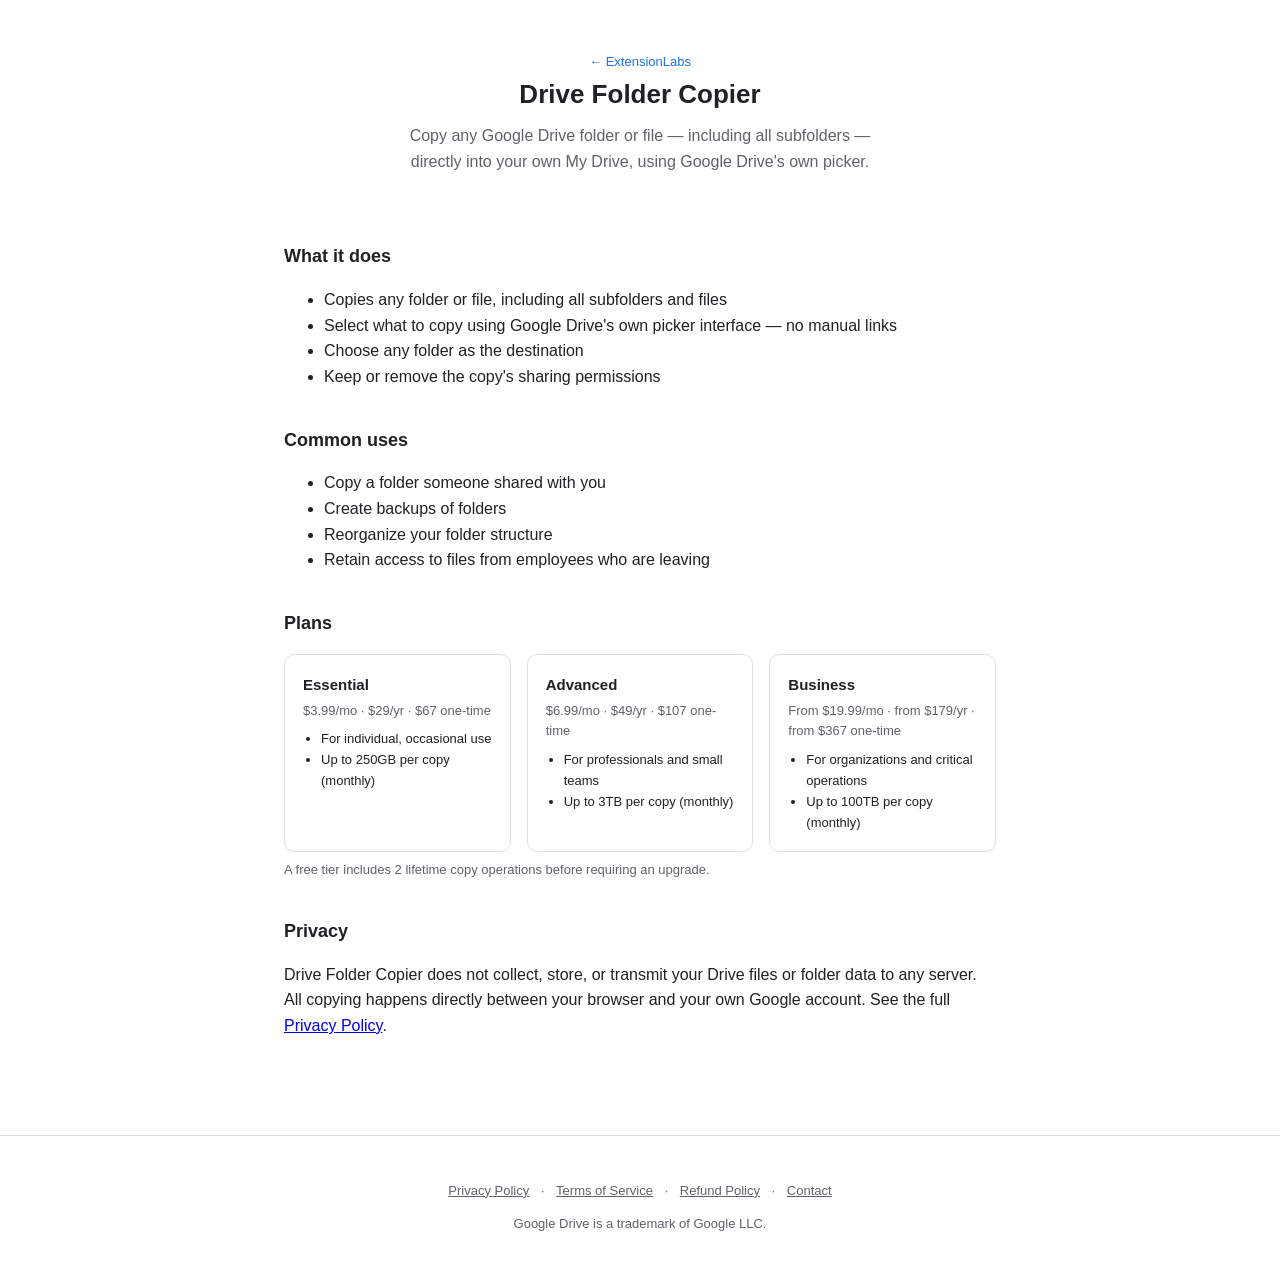
==== drive-folder-copier/index.html @ 6da1bec6 "Paginas legales de extension Drive Folder Copier" ====
<!DOCTYPE html>
<html lang="en">
<head>
<meta charset="UTF-8" />
<meta name="viewport" content="width=device-width, initial-scale=1.0" />
<title>Drive Folder Copier — ExtensionLabs</title>
<style>
  :root { --blue:#1a73e8; --text:#202124; --muted:#5f6368; --border:#e0e0e0; }
  * { box-sizing: border-box; }
  body { font-family: "Google Sans", Roboto, Arial, sans-serif; color: var(--text); margin: 0; line-height: 1.6; }
  header { padding: 48px 24px 32px; text-align: center; }
  header h1 { font-size: 26px; margin: 0 0 8px; }
  header p { color: var(--muted); max-width: 480px; margin: 0 auto; }
  main { max-width: 760px; margin: 0 auto; padding: 0 24px 80px; }
  h2 { font-size: 18px; margin-top: 36px; }
  ul { color: var(--text); }
  .plans { display: grid; grid-template-columns: repeat(3, 1fr); gap: 16px; margin-top: 16px; }
  .plan { border: 1px solid var(--border); border-radius: 10px; padding: 18px; }
  .plan h3 { margin: 0 0 4px; font-size: 15px; }
  .plan .price { font-size: 13px; color: var(--muted); margin: 0 0 8px; }
  .plan ul { font-size: 13px; padding-left: 18px; margin: 0; }
  footer { border-top: 1px solid var(--border); padding: 32px 24px; text-align: center; font-size: 13px; color: var(--muted); }
  footer a { color: var(--muted); margin: 0 8px; }
  a.back { color: var(--blue); text-decoration: none; font-size: 13px; }
</style>
</head>
<body>
  <header>
    <p><a class="back" href="/">← ExtensionLabs</a></p>
    <h1>Drive Folder Copier</h1>
    <p>Copy any Google Drive folder or file — including all subfolders — directly into your own My Drive, using Google Drive's own picker.</p>
  </header>
  <main>
    <h2>What it does</h2>
    <ul>
      <li>Copies any folder or file, including all subfolders and files</li>
      <li>Select what to copy using Google Drive's own picker interface — no manual links</li>
      <li>Choose any folder as the destination</li>
      <li>Keep or remove the copy's sharing permissions</li>
    </ul>

    <h2>Common uses</h2>
    <ul>
      <li>Copy a folder someone shared with you</li>
      <li>Create backups of folders</li>
      <li>Reorganize your folder structure</li>
      <li>Retain access to files from employees who are leaving</li>
    </ul>

    <h2>Plans</h2>
    <div class="plans">
      <div class="plan">
        <h3>Essential</h3>
        <p class="price">$3.99/mo · $29/yr · $67 one-time</p>
        <ul>
          <li>For individual, occasional use</li>
          <li>Up to 250GB per copy (monthly)</li>
        </ul>
      </div>
      <div class="plan">
        <h3>Advanced</h3>
        <p class="price">$6.99/mo · $49/yr · $107 one-time</p>
        <ul>
          <li>For professionals and small teams</li>
          <li>Up to 3TB per copy (monthly)</li>
        </ul>
      </div>
      <div class="plan">
        <h3>Business</h3>
        <p class="price">From $19.99/mo · from $179/yr · from $367 one-time</p>
        <ul>
          <li>For organizations and critical operations</li>
          <li>Up to 100TB per copy (monthly)</li>
        </ul>
      </div>
    </div>
    <p style="font-size:13px;color:var(--muted);margin-top:8px;">A free tier includes 2 lifetime copy operations before requiring an upgrade.</p>

    <h2>Privacy</h2>
    <p>Drive Folder Copier does not collect, store, or transmit your Drive files or folder data to any server. All copying happens directly between your browser and your own Google account. See the full <a href="/drive-folder-copier/privacy">Privacy Policy</a>.</p>
  </main>
  <footer>
    <p>
      <a href="/drive-folder-copier/privacy">Privacy Policy</a> ·
      <a href="/drive-folder-copier/terms">Terms of Service</a> ·
      <a href="/drive-folder-copier/refunds">Refund Policy</a> ·
      <a href="mailto:support@extensionlabs.online">Contact</a>
    </p>
    <p>Google Drive is a trademark of Google LLC.</p>
  </footer>
</body>
</html>
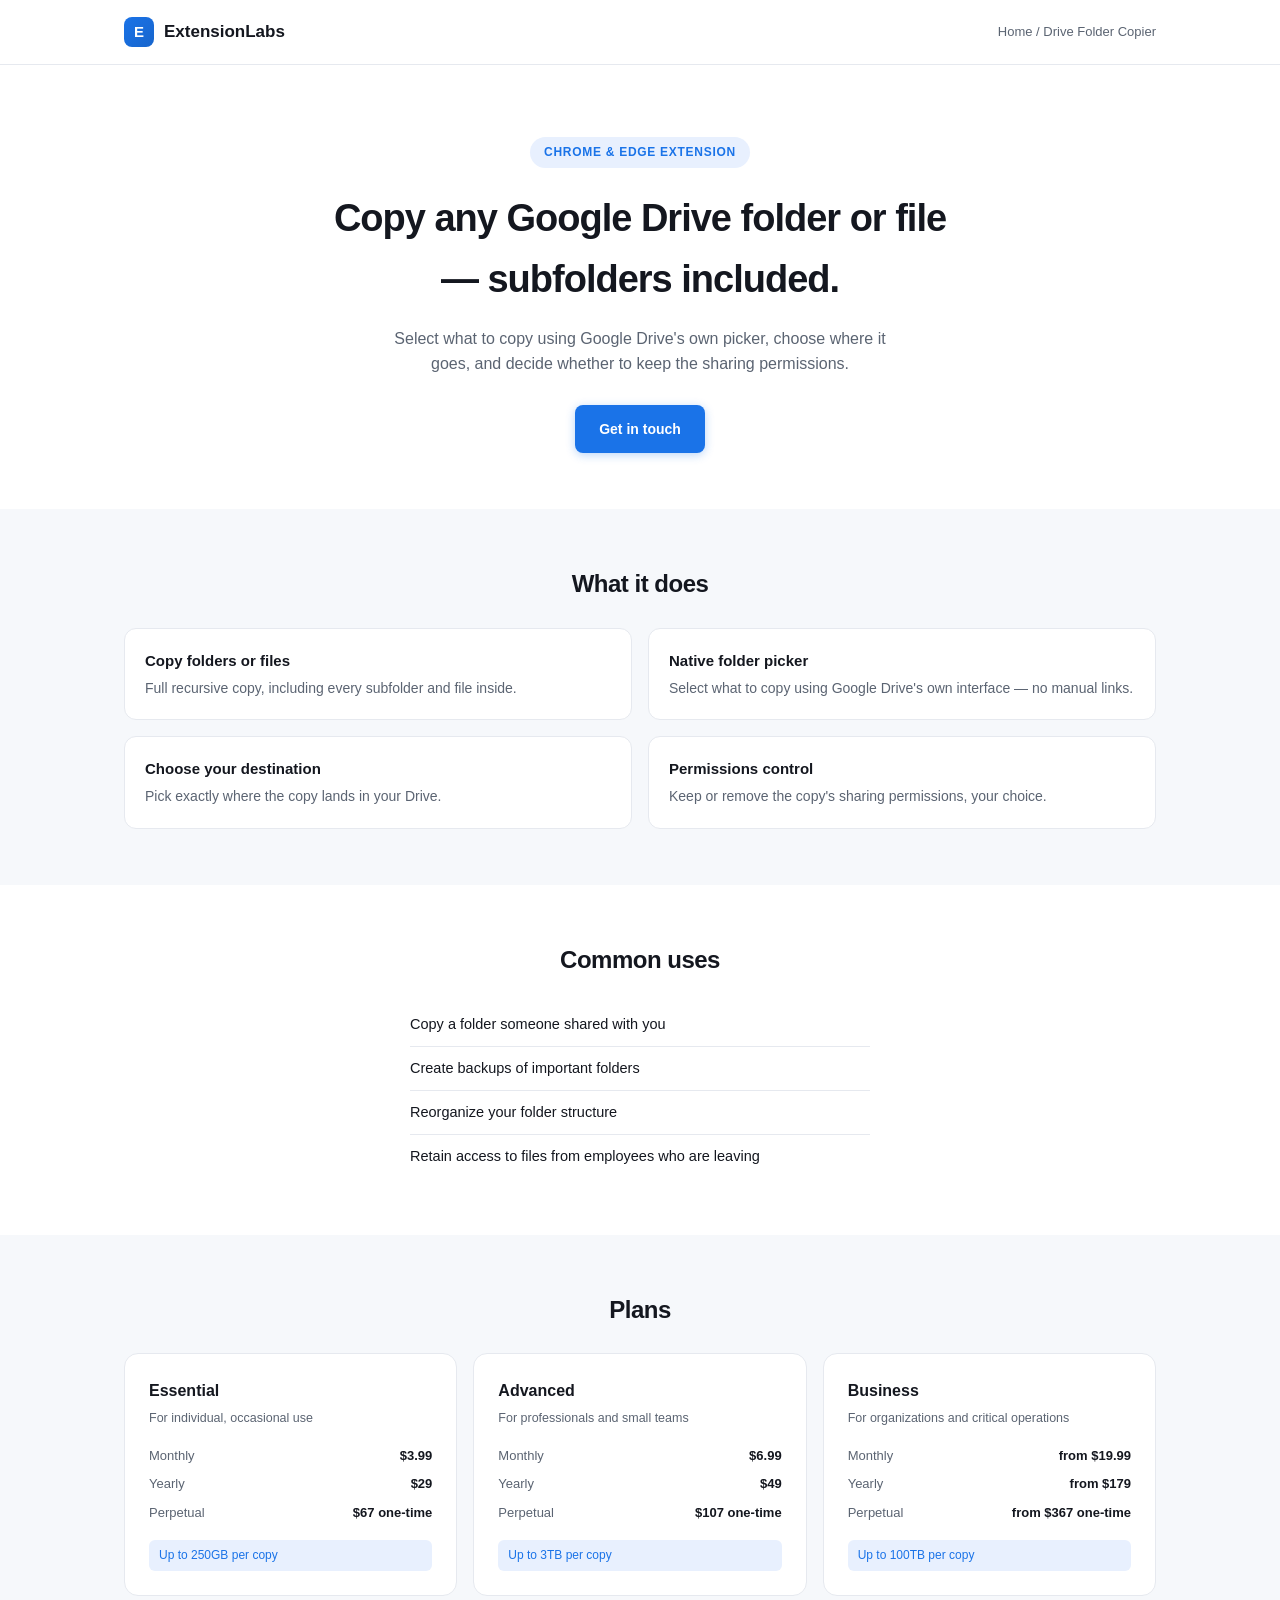
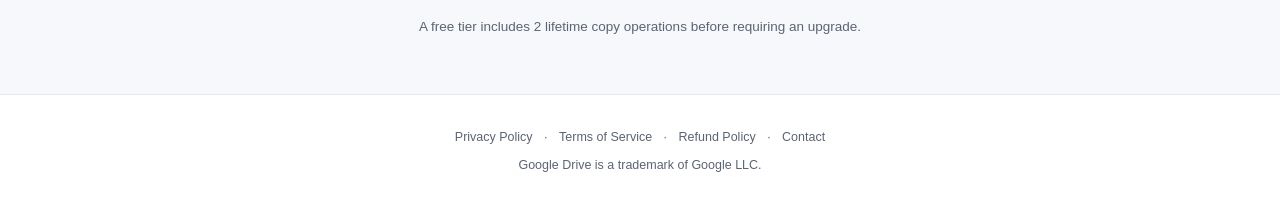
==== commit a532a3aa: "Version actualizada de la pagina web" ====
--- a/drive-folder-copier/index.html
+++ b/drive-folder-copier/index.html
@@ -4,89 +4,139 @@
 <meta charset="UTF-8" />
 <meta name="viewport" content="width=device-width, initial-scale=1.0" />
 <title>Drive Folder Copier — ExtensionLabs</title>
+<meta name="description" content="Copy any Google Drive folder or file, including all subfolders, directly into your own My Drive." />
 <style>
-  :root { --blue:#1a73e8; --text:#202124; --muted:#5f6368; --border:#e0e0e0; }
-  * { box-sizing: border-box; }
-  body { font-family: "Google Sans", Roboto, Arial, sans-serif; color: var(--text); margin: 0; line-height: 1.6; }
-  header { padding: 48px 24px 32px; text-align: center; }
-  header h1 { font-size: 26px; margin: 0 0 8px; }
-  header p { color: var(--muted); max-width: 480px; margin: 0 auto; }
-  main { max-width: 760px; margin: 0 auto; padding: 0 24px 80px; }
-  h2 { font-size: 18px; margin-top: 36px; }
-  ul { color: var(--text); }
-  .plans { display: grid; grid-template-columns: repeat(3, 1fr); gap: 16px; margin-top: 16px; }
-  .plan { border: 1px solid var(--border); border-radius: 10px; padding: 18px; }
-  .plan h3 { margin: 0 0 4px; font-size: 15px; }
-  .plan .price { font-size: 13px; color: var(--muted); margin: 0 0 8px; }
-  .plan ul { font-size: 13px; padding-left: 18px; margin: 0; }
-  footer { border-top: 1px solid var(--border); padding: 32px 24px; text-align: center; font-size: 13px; color: var(--muted); }
+  :root { --blue:#1a73e8; --blue-dark:#1765cc; --ink:#14171f; --muted:#5b6472; --bg:#fff; --bg-soft:#f6f8fb; --border:#e6e9ef; }
+  * { box-sizing: border-box; margin: 0; padding: 0; }
+  body { font-family: "Google Sans", Roboto, Arial, sans-serif; color: var(--ink); line-height: 1.6; }
+  a { color: inherit; text-decoration: none; }
+  .wrap { max-width: 1080px; margin: 0 auto; padding: 0 24px; }
+  nav { position: sticky; top: 0; z-index: 20; background: rgba(255,255,255,0.92); backdrop-filter: blur(8px); border-bottom: 1px solid var(--border); }
+  nav .wrap { display: flex; align-items: center; justify-content: space-between; height: 64px; }
+  .brand { display: flex; align-items: center; gap: 10px; font-weight: 700; font-size: 17px; }
+  .brand .mark { width: 30px; height: 30px; border-radius: 8px; background: linear-gradient(135deg, var(--blue), var(--blue-dark)); display: flex; align-items: center; justify-content: center; color: #fff; font-size: 15px; font-weight: 800; }
+  .crumb { font-size: 13px; color: var(--muted); }
+  .hero { padding: 72px 0 56px; text-align: center; }
+  .eyebrow { display: inline-block; font-size: 12px; font-weight: 700; letter-spacing: 0.06em; text-transform: uppercase; color: var(--blue); background: #e8f0fe; padding: 6px 14px; border-radius: 999px; margin-bottom: 20px; }
+  .hero h1 { font-size: 38px; font-weight: 800; letter-spacing: -1px; max-width: 620px; margin: 0 auto 16px; }
+  .hero p { font-size: 16px; color: var(--muted); max-width: 500px; margin: 0 auto 28px; }
+  .btn-primary { background: var(--blue); color: #fff; padding: 13px 24px; border-radius: 8px; font-weight: 600; font-size: 14px; display: inline-block; box-shadow: 0 2px 10px rgba(26,115,232,0.3); }
+  .section { padding: 56px 0; }
+  .section.soft { background: var(--bg-soft); }
+  .section h2 { font-size: 24px; font-weight: 800; letter-spacing: -0.5px; margin-bottom: 24px; text-align: center; }
+  .feature-grid { display: grid; grid-template-columns: repeat(2, 1fr); gap: 16px; }
+  .feature { background: #fff; border: 1px solid var(--border); border-radius: 12px; padding: 20px; font-size: 14px; }
+  .feature strong { display: block; margin-bottom: 4px; font-size: 15px; }
+  .feature span { color: var(--muted); }
+  .use-list { max-width: 460px; margin: 0 auto; list-style: none; }
+  .use-list li { padding: 10px 0; border-bottom: 1px solid var(--border); font-size: 14.5px; }
+  .use-list li:last-child { border-bottom: none; }
+  .plans { display: grid; grid-template-columns: repeat(3, 1fr); gap: 16px; }
+  .plan { background: #fff; border: 1px solid var(--border); border-radius: 14px; padding: 24px; }
+  .plan h3 { font-size: 16px; font-weight: 700; margin-bottom: 4px; }
+  .plan .who { font-size: 12.5px; color: var(--muted); margin-bottom: 14px; }
+  .plan .prices { font-size: 13px; margin-bottom: 12px; }
+  .plan .prices div { padding: 4px 0; display: flex; justify-content: space-between; }
+  .plan .prices span:first-child { color: var(--muted); }
+  .plan .prices span:last-child { font-weight: 600; }
+  .plan .limit { font-size: 12px; color: var(--blue); background: #e8f0fe; padding: 6px 10px; border-radius: 6px; }
+  .free-note { text-align: center; font-size: 13.5px; color: var(--muted); margin-top: 20px; }
+  footer { border-top: 1px solid var(--border); padding: 32px 0; text-align: center; font-size: 12.5px; color: var(--muted); }
   footer a { color: var(--muted); margin: 0 8px; }
-  a.back { color: var(--blue); text-decoration: none; font-size: 13px; }
+  footer a:hover { color: var(--blue); }
+  @media (max-width: 720px) { .feature-grid, .plans { grid-template-columns: 1fr; } .hero h1 { font-size: 28px; } }
 </style>
 </head>
 <body>
-  <header>
-    <p><a class="back" href="/">← ExtensionLabs</a></p>
-    <h1>Drive Folder Copier</h1>
-    <p>Copy any Google Drive folder or file — including all subfolders — directly into your own My Drive, using Google Drive's own picker.</p>
-  </header>
-  <main>
+
+<nav>
+  <div class="wrap">
+    <a class="brand" href="/"><span class="mark">E</span>ExtensionLabs</a>
+    <span class="crumb"><a href="/">Home</a> / Drive Folder Copier</span>
+  </div>
+</nav>
+
+<section class="hero">
+  <div class="wrap">
+    <span class="eyebrow">Chrome & Edge extension</span>
+    <h1>Copy any Google Drive folder or file — subfolders included.</h1>
+    <p>Select what to copy using Google Drive's own picker, choose where it goes, and decide whether to keep the sharing permissions.</p>
+    <a class="btn-primary" href="mailto:support@extensionlabs.online">Get in touch</a>
+  </div>
+</section>
+
+<section class="section soft">
+  <div class="wrap">
     <h2>What it does</h2>
-    <ul>
-      <li>Copies any folder or file, including all subfolders and files</li>
-      <li>Select what to copy using Google Drive's own picker interface — no manual links</li>
-      <li>Choose any folder as the destination</li>
-      <li>Keep or remove the copy's sharing permissions</li>
-    </ul>
+    <div class="feature-grid">
+      <div class="feature"><strong>Copy folders or files</strong><span>Full recursive copy, including every subfolder and file inside.</span></div>
+      <div class="feature"><strong>Native folder picker</strong><span>Select what to copy using Google Drive's own interface — no manual links.</span></div>
+      <div class="feature"><strong>Choose your destination</strong><span>Pick exactly where the copy lands in your Drive.</span></div>
+      <div class="feature"><strong>Permissions control</strong><span>Keep or remove the copy's sharing permissions, your choice.</span></div>
+    </div>
+  </div>
+</section>
 
+<section class="section">
+  <div class="wrap">
     <h2>Common uses</h2>
-    <ul>
+    <ul class="use-list">
       <li>Copy a folder someone shared with you</li>
-      <li>Create backups of folders</li>
+      <li>Create backups of important folders</li>
       <li>Reorganize your folder structure</li>
       <li>Retain access to files from employees who are leaving</li>
     </ul>
+  </div>
+</section>
 
+<section class="section soft">
+  <div class="wrap">
     <h2>Plans</h2>
     <div class="plans">
       <div class="plan">
         <h3>Essential</h3>
-        <p class="price">$3.99/mo · $29/yr · $67 one-time</p>
-        <ul>
-          <li>For individual, occasional use</li>
-          <li>Up to 250GB per copy (monthly)</li>
-        </ul>
+        <div class="who">For individual, occasional use</div>
+        <div class="prices">
+          <div><span>Monthly</span><span>$3.99</span></div>
+          <div><span>Yearly</span><span>$29</span></div>
+          <div><span>Perpetual</span><span>$67 one-time</span></div>
+        </div>
+        <div class="limit">Up to 250GB per copy</div>
       </div>
       <div class="plan">
         <h3>Advanced</h3>
-        <p class="price">$6.99/mo · $49/yr · $107 one-time</p>
-        <ul>
-          <li>For professionals and small teams</li>
-          <li>Up to 3TB per copy (monthly)</li>
-        </ul>
+        <div class="who">For professionals and small teams</div>
+        <div class="prices">
+          <div><span>Monthly</span><span>$6.99</span></div>
+          <div><span>Yearly</span><span>$49</span></div>
+          <div><span>Perpetual</span><span>$107 one-time</span></div>
+        </div>
+        <div class="limit">Up to 3TB per copy</div>
       </div>
       <div class="plan">
         <h3>Business</h3>
-        <p class="price">From $19.99/mo · from $179/yr · from $367 one-time</p>
-        <ul>
-          <li>For organizations and critical operations</li>
-          <li>Up to 100TB per copy (monthly)</li>
-        </ul>
+        <div class="who">For organizations and critical operations</div>
+        <div class="prices">
+          <div><span>Monthly</span><span>from $19.99</span></div>
+          <div><span>Yearly</span><span>from $179</span></div>
+          <div><span>Perpetual</span><span>from $367 one-time</span></div>
+        </div>
+        <div class="limit">Up to 100TB per copy</div>
       </div>
     </div>
-    <p style="font-size:13px;color:var(--muted);margin-top:8px;">A free tier includes 2 lifetime copy operations before requiring an upgrade.</p>
+    <p class="free-note">A free tier includes 2 lifetime copy operations before requiring an upgrade.</p>
+  </div>
+</section>
 
-    <h2>Privacy</h2>
-    <p>Drive Folder Copier does not collect, store, or transmit your Drive files or folder data to any server. All copying happens directly between your browser and your own Google account. See the full <a href="/drive-folder-copier/privacy">Privacy Policy</a>.</p>
-  </main>
-  <footer>
-    <p>
-      <a href="/drive-folder-copier/privacy">Privacy Policy</a> ·
-      <a href="/drive-folder-copier/terms">Terms of Service</a> ·
-      <a href="/drive-folder-copier/refunds">Refund Policy</a> ·
-      <a href="mailto:support@extensionlabs.online">Contact</a>
-    </p>
-    <p>Google Drive is a trademark of Google LLC.</p>
-  </footer>
+<footer>
+  <p>
+    <a href="legal-pages/privacy.html">Privacy Policy</a> ·
+    <a href="legal-pages/terms.html">Terms of Service</a> ·
+    <a href="legal-pages/refunds.html">Refund Policy</a> ·
+    <a href="mailto:support@extensionlabs.online">Contact</a>
+  </p>
+  <p style="margin-top:8px;">Google Drive is a trademark of Google LLC.</p>
+</footer>
+
 </body>
 </html>
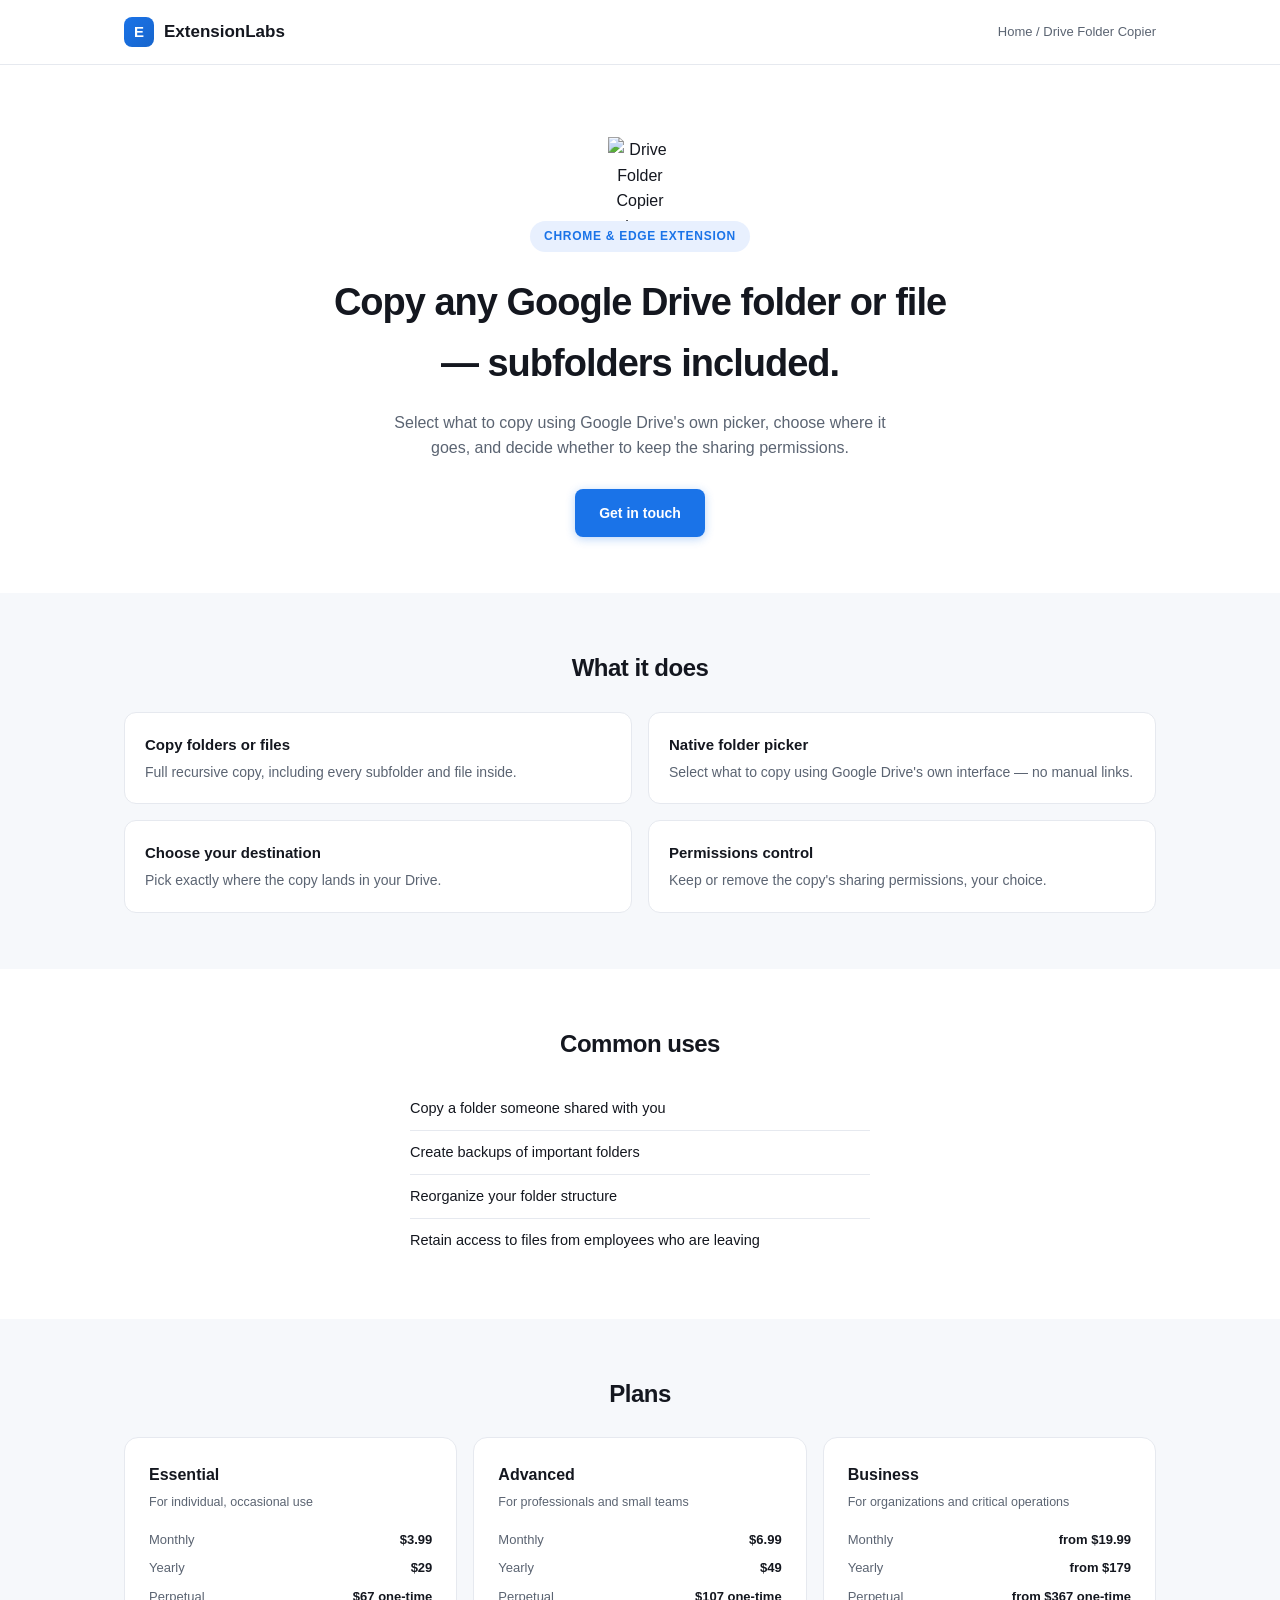
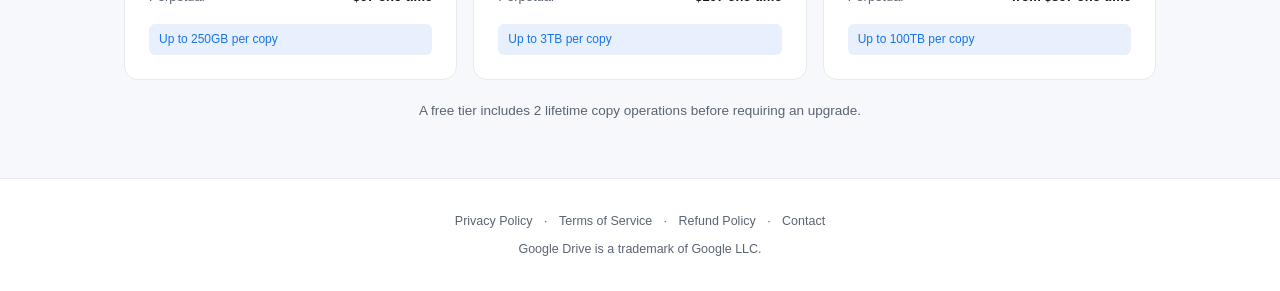
==== commit d7d41267: "add new drive-folder-copier\index.html" ====
--- a/drive-folder-copier/index.html
+++ b/drive-folder-copier/index.html
@@ -5,6 +5,7 @@
 <meta name="viewport" content="width=device-width, initial-scale=1.0" />
 <title>Drive Folder Copier — ExtensionLabs</title>
 <meta name="description" content="Copy any Google Drive folder or file, including all subfolders, directly into your own My Drive." />
+<link rel="icon" type="image/png" href="https://res.cloudinary.com/dbzl75u3h/image/upload/v1786389862/icon512_z0b4hg.png" />
 <style>
   :root { --blue:#1a73e8; --blue-dark:#1765cc; --ink:#14171f; --muted:#5b6472; --bg:#fff; --bg-soft:#f6f8fb; --border:#e6e9ef; }
   * { box-sizing: border-box; margin: 0; padding: 0; }
@@ -17,6 +18,8 @@
   .brand .mark { width: 30px; height: 30px; border-radius: 8px; background: linear-gradient(135deg, var(--blue), var(--blue-dark)); display: flex; align-items: center; justify-content: center; color: #fff; font-size: 15px; font-weight: 800; }
   .crumb { font-size: 13px; color: var(--muted); }
   .hero { padding: 72px 0 56px; text-align: center; }
+  .hero-icon { width: 64px; height: 64px; margin: 0 auto 20px; }
+  .hero-icon img { width: 100%; height: 100%; object-fit: contain; }
   .eyebrow { display: inline-block; font-size: 12px; font-weight: 700; letter-spacing: 0.06em; text-transform: uppercase; color: var(--blue); background: #e8f0fe; padding: 6px 14px; border-radius: 999px; margin-bottom: 20px; }
   .hero h1 { font-size: 38px; font-weight: 800; letter-spacing: -1px; max-width: 620px; margin: 0 auto 16px; }
   .hero p { font-size: 16px; color: var(--muted); max-width: 500px; margin: 0 auto 28px; }
@@ -58,6 +61,7 @@
 
 <section class="hero">
   <div class="wrap">
+    <div class="hero-icon"><img src="https://res.cloudinary.com/dbzl75u3h/image/upload/v1786389862/icon512_z0b4hg.png" alt="Drive Folder Copier icon" /></div>
     <span class="eyebrow">Chrome & Edge extension</span>
     <h1>Copy any Google Drive folder or file — subfolders included.</h1>
     <p>Select what to copy using Google Drive's own picker, choose where it goes, and decide whether to keep the sharing permissions.</p>
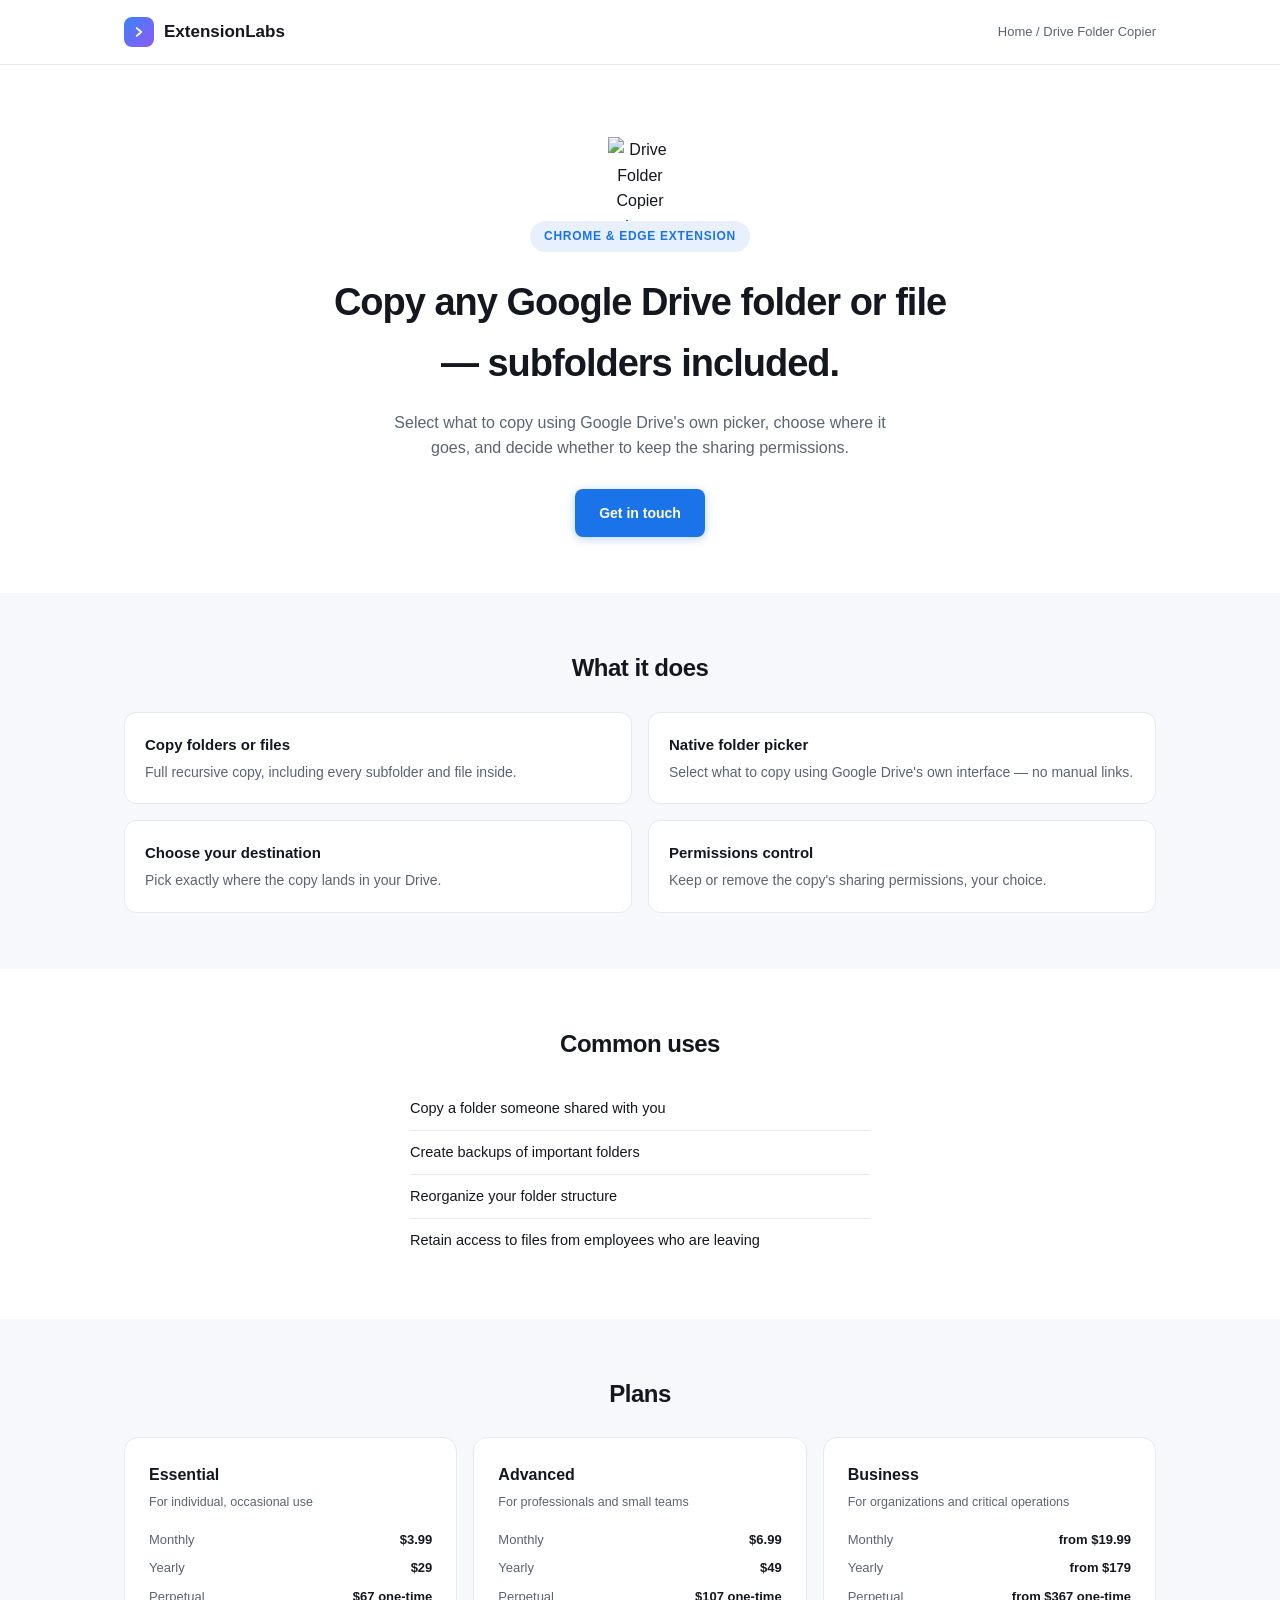
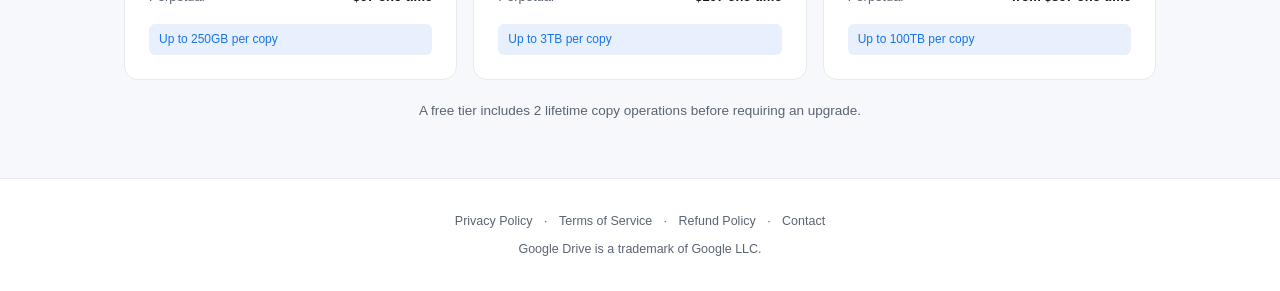
==== commit 49577990: "Sync product page logo/favicon with the site-wide redesign drive-folder-copier/index.html still had " ====
--- a/drive-folder-copier/index.html
+++ b/drive-folder-copier/index.html
@@ -5,7 +5,7 @@
 <meta name="viewport" content="width=device-width, initial-scale=1.0" />
 <title>Drive Folder Copier — ExtensionLabs</title>
 <meta name="description" content="Copy any Google Drive folder or file, including all subfolders, directly into your own My Drive." />
-<link rel="icon" type="image/png" href="https://res.cloudinary.com/dbzl75u3h/image/upload/v1786389862/icon512_z0b4hg.png" />
+<link rel="icon" type="image/svg+xml" href="/favicon.svg" />
 <style>
   :root { --blue:#1a73e8; --blue-dark:#1765cc; --ink:#14171f; --muted:#5b6472; --bg:#fff; --bg-soft:#f6f8fb; --border:#e6e9ef; }
   * { box-sizing: border-box; margin: 0; padding: 0; }
@@ -15,7 +15,8 @@
   nav { position: sticky; top: 0; z-index: 20; background: rgba(255,255,255,0.92); backdrop-filter: blur(8px); border-bottom: 1px solid var(--border); }
   nav .wrap { display: flex; align-items: center; justify-content: space-between; height: 64px; }
   .brand { display: flex; align-items: center; gap: 10px; font-weight: 700; font-size: 17px; }
-  .brand .mark { width: 30px; height: 30px; border-radius: 8px; background: linear-gradient(135deg, var(--blue), var(--blue-dark)); display: flex; align-items: center; justify-content: center; color: #fff; font-size: 15px; font-weight: 800; }
+  .brand .mark { width: 30px; height: 30px; border-radius: 8px; background: linear-gradient(135deg, #3B82F6, #8B5CF6); display: flex; align-items: center; justify-content: center; flex-shrink: 0; }
+  .brand .mark svg { width: 60%; height: 60%; }
   .crumb { font-size: 13px; color: var(--muted); }
   .hero { padding: 72px 0 56px; text-align: center; }
   .hero-icon { width: 64px; height: 64px; margin: 0 auto 20px; }
@@ -54,7 +55,12 @@
 
 <nav>
   <div class="wrap">
-    <a class="brand" href="/"><span class="mark">E</span>ExtensionLabs</a>
+    <a class="brand" href="/">
+      <span class="mark">
+        <svg viewBox="0 0 32 32" xmlns="http://www.w3.org/2000/svg"><path d="M12 9 L20 16 L12 23" fill="none" stroke="#FFFFFF" stroke-width="3.2" stroke-linecap="round" stroke-linejoin="round"/></svg>
+      </span>
+      ExtensionLabs
+    </a>
     <span class="crumb"><a href="/">Home</a> / Drive Folder Copier</span>
   </div>
 </nav>
